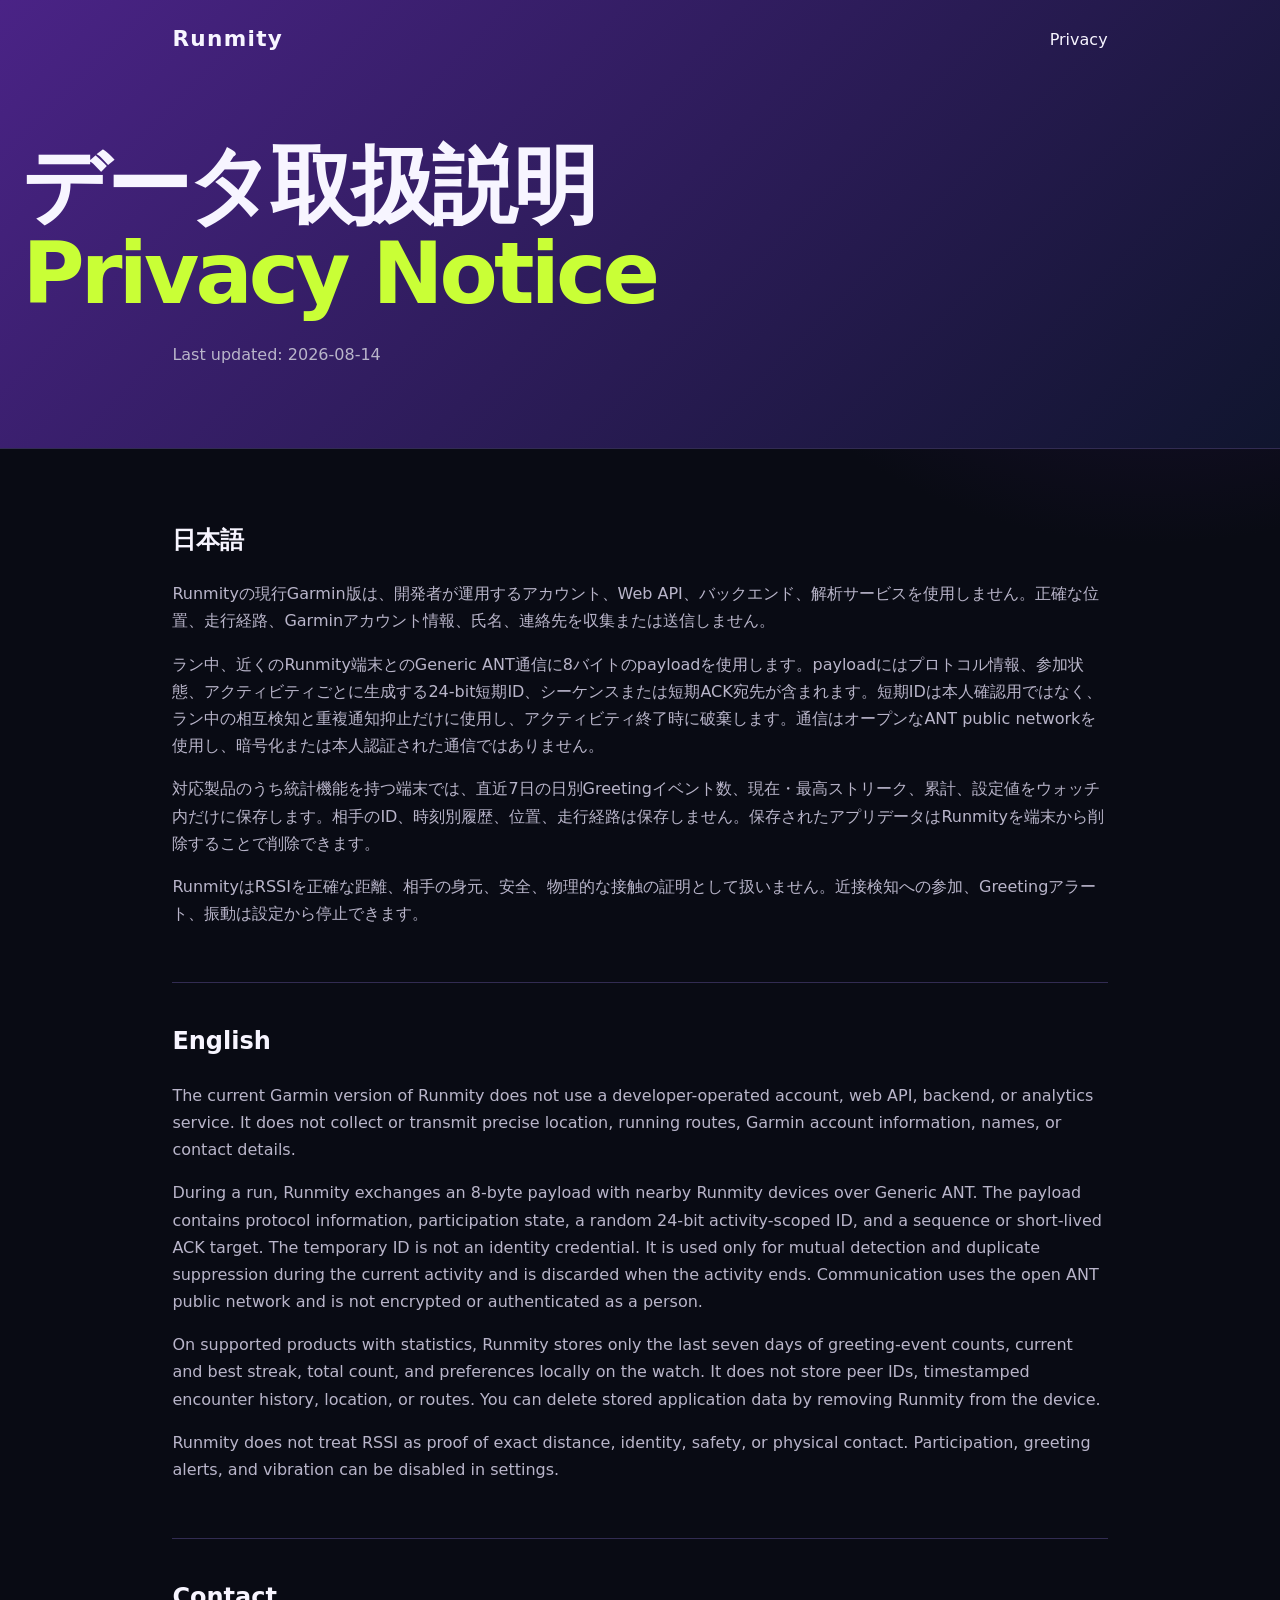
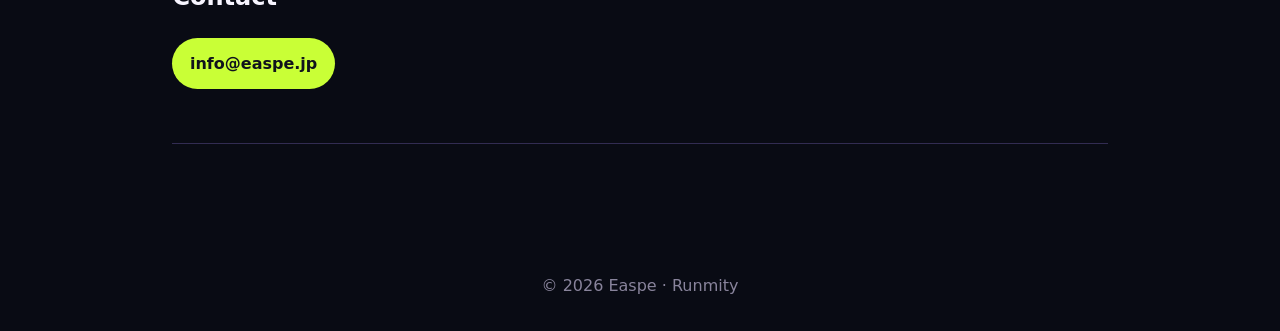
==== privacy.html @ c42a4d07 "Publish Runmity support and privacy pages" ====
<!doctype html>
<html lang="ja">
<head>
  <meta charset="utf-8">
  <meta name="viewport" content="width=device-width, initial-scale=1">
  <meta name="description" content="Runmity privacy notice.">
  <title>Runmity Privacy Notice</title>
  <link rel="stylesheet" href="styles.css">
</head>
<body>
  <header class="subhead"><nav><a class="brand" href="./">Runmity</a><a href="privacy.html">Privacy</a></nav><h1>データ取扱説明<br><span>Privacy Notice</span></h1><p>Last updated: 2026-08-14</p></header>
  <main>
    <section>
      <h2>日本語</h2>
      <p>Runmityの現行Garmin版は、開発者が運用するアカウント、Web API、バックエンド、解析サービスを使用しません。正確な位置、走行経路、Garminアカウント情報、氏名、連絡先を収集または送信しません。</p>
      <p>ラン中、近くのRunmity端末とのGeneric ANT通信に8バイトのpayloadを使用します。payloadにはプロトコル情報、参加状態、アクティビティごとに生成する24-bit短期ID、シーケンスまたは短期ACK宛先が含まれます。短期IDは本人確認用ではなく、ラン中の相互検知と重複通知抑止だけに使用し、アクティビティ終了時に破棄します。通信はオープンなANT public networkを使用し、暗号化または本人認証された通信ではありません。</p>
      <p>対応製品のうち統計機能を持つ端末では、直近7日の日別Greetingイベント数、現在・最高ストリーク、累計、設定値をウォッチ内だけに保存します。相手のID、時刻別履歴、位置、走行経路は保存しません。保存されたアプリデータはRunmityを端末から削除することで削除できます。</p>
      <p>RunmityはRSSIを正確な距離、相手の身元、安全、物理的な接触の証明として扱いません。近接検知への参加、Greetingアラート、振動は設定から停止できます。</p>
    </section>

    <section>
      <h2>English</h2>
      <p>The current Garmin version of Runmity does not use a developer-operated account, web API, backend, or analytics service. It does not collect or transmit precise location, running routes, Garmin account information, names, or contact details.</p>
      <p>During a run, Runmity exchanges an 8-byte payload with nearby Runmity devices over Generic ANT. The payload contains protocol information, participation state, a random 24-bit activity-scoped ID, and a sequence or short-lived ACK target. The temporary ID is not an identity credential. It is used only for mutual detection and duplicate suppression during the current activity and is discarded when the activity ends. Communication uses the open ANT public network and is not encrypted or authenticated as a person.</p>
      <p>On supported products with statistics, Runmity stores only the last seven days of greeting-event counts, current and best streak, total count, and preferences locally on the watch. It does not store peer IDs, timestamped encounter history, location, or routes. You can delete stored application data by removing Runmity from the device.</p>
      <p>Runmity does not treat RSSI as proof of exact distance, identity, safety, or physical contact. Participation, greeting alerts, and vibration can be disabled in settings.</p>
    </section>

    <section><h2>Contact</h2><p><a class="button" href="mailto:info@easpe.jp?subject=Runmity%20Privacy">info@easpe.jp</a></p></section>
  </main>
  <footer>© 2026 Easpe · Runmity</footer>
</body>
</html>
---- styles.css ----
:root{color-scheme:dark;--bg:#090b14;--panel:#141329;--ink:#f7f5ff;--muted:#b9b5ca;--lime:#c9ff36;--cyan:#18c8ff;--violet:#4a2386;--line:#322c52;font-family:Inter,ui-sans-serif,system-ui,-apple-system,BlinkMacSystemFont,"Segoe UI",sans-serif}*{box-sizing:border-box}body{margin:0;background:radial-gradient(circle at 90% 0,#28154b 0,transparent 34rem),var(--bg);color:var(--ink);line-height:1.7}a{color:var(--cyan)}nav{max-width:980px;margin:auto;padding:1.3rem 1.4rem;display:flex;justify-content:space-between;align-items:center}nav a{text-decoration:none;color:var(--ink)}.brand{font-size:1.35rem;font-weight:800;letter-spacing:.06em}.hero{min-height:34rem;background:linear-gradient(135deg,rgba(74,35,134,.95),rgba(7,12,28,.84));border-bottom:1px solid var(--line)}.hero-copy,.subhead>h1,.subhead>p{max-width:980px;margin-left:auto;margin-right:auto;padding-left:1.4rem;padding-right:1.4rem}.hero-copy{padding-top:5rem;padding-bottom:5rem}.mark{display:inline-grid;place-items:center;width:4rem;height:4rem;border:2px solid var(--lime);border-radius:50%;font-size:2rem;background:#1f1539}.eyebrow{color:var(--lime);font-weight:800;letter-spacing:.1em;text-transform:uppercase}.hero h1,.subhead h1{font-size:clamp(2.35rem,7vw,5.3rem);line-height:1.03;letter-spacing:-.045em;margin:.7rem 0 1.5rem}.hero-copy>p:last-child{max-width:46rem;color:var(--muted);font-size:1.08rem}.subhead{padding-bottom:4rem;background:linear-gradient(135deg,var(--violet),#10152e);border-bottom:1px solid var(--line)}.subhead h1{margin-top:4rem}.subhead h1 span{color:var(--lime)}.subhead>p{color:var(--muted)}main{max-width:980px;margin:auto;padding:2rem 1.4rem 6rem}section{padding:2.4rem 0;border-bottom:1px solid var(--line)}h2{font-size:1.5rem;margin-top:0}p,li{color:var(--muted)}li{padding:.25rem 0}aside{margin-top:1.5rem;padding:1rem 1.1rem;background:var(--panel);border-left:4px solid var(--lime);color:var(--muted)}aside strong{color:var(--ink)}.grid{display:grid;grid-template-columns:repeat(3,1fr);gap:1rem}.grid article{padding:1.35rem;background:var(--panel);border:1px solid var(--line);border-radius:1rem}.grid article h2{color:var(--lime)}.button{display:inline-block;padding:.75rem 1.1rem;background:var(--lime);color:#10131c;text-decoration:none;font-weight:800;border-radius:999px}footer{padding:2rem 1.4rem;text-align:center;color:#89849c}@media(max-width:700px){.hero{min-height:0}.hero-copy{padding-top:3rem}.grid{grid-template-columns:1fr}.hero h1,.subhead h1{font-size:2.6rem}}
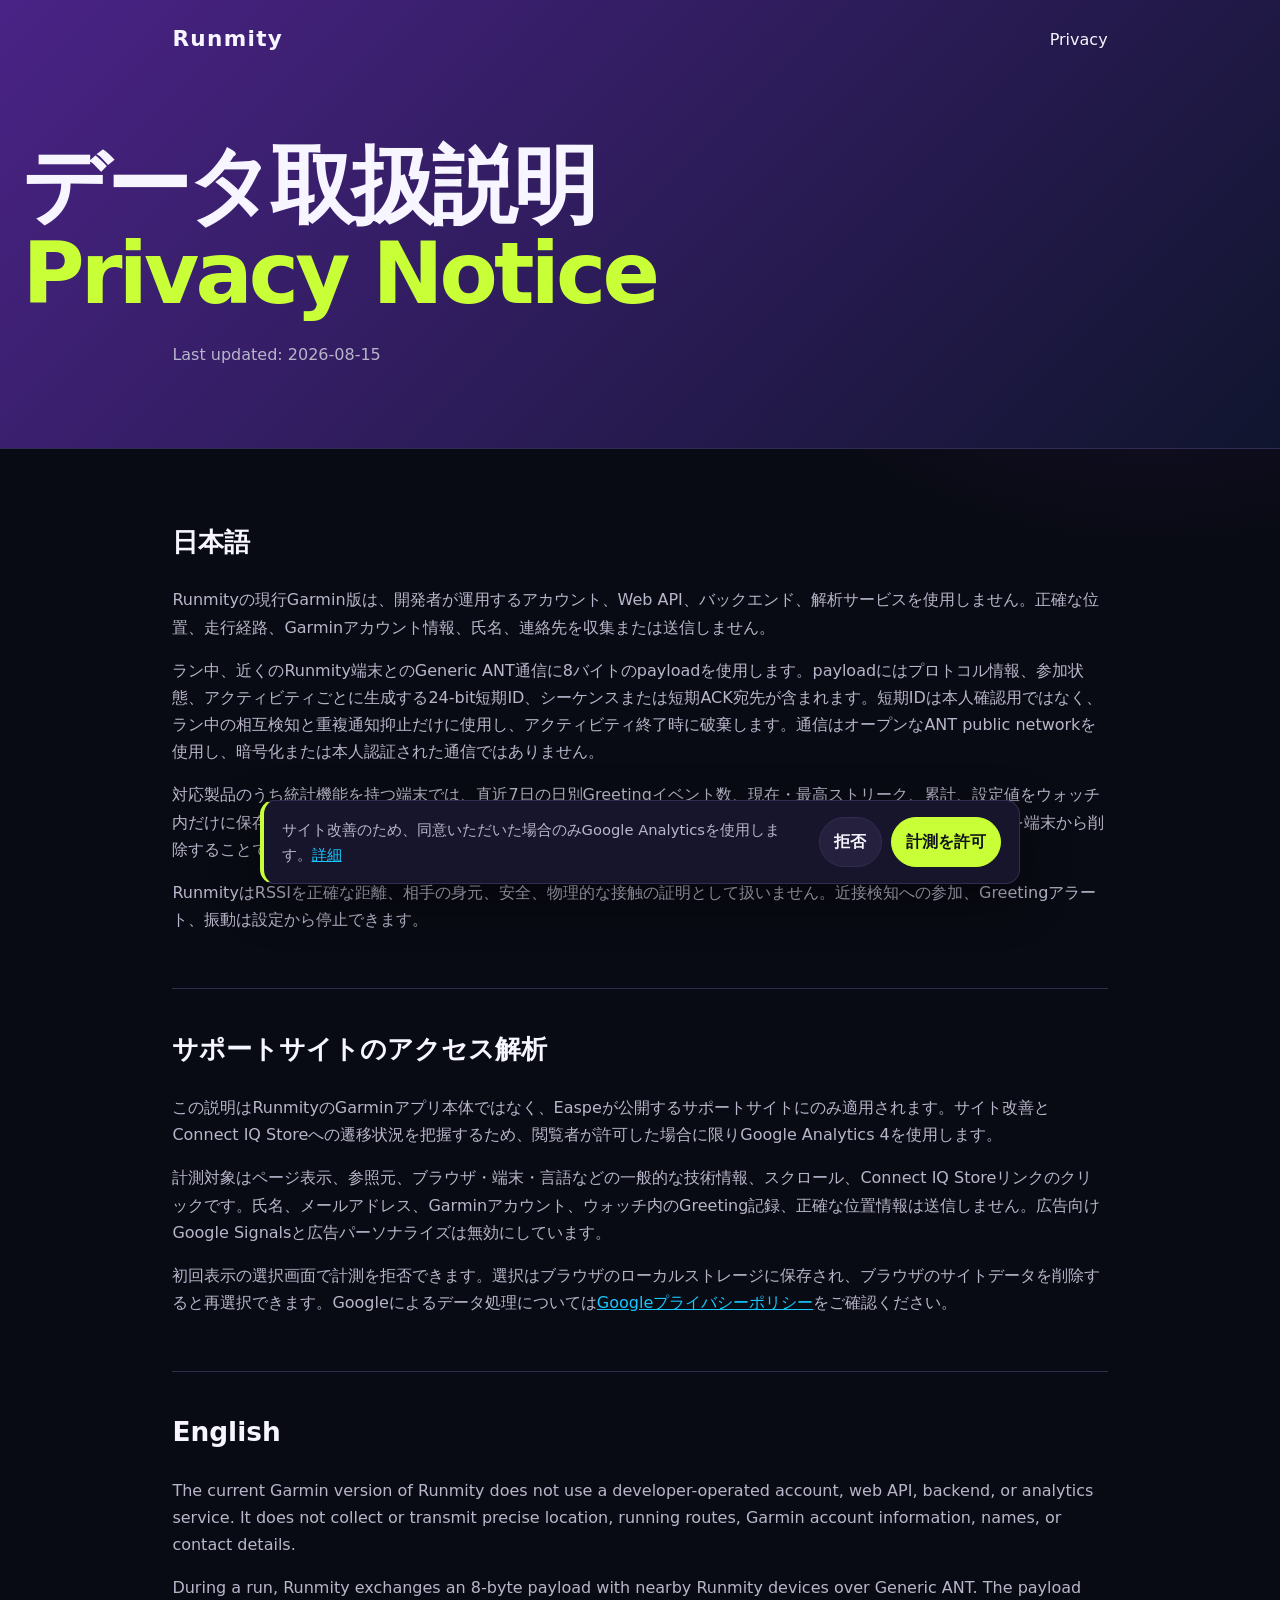
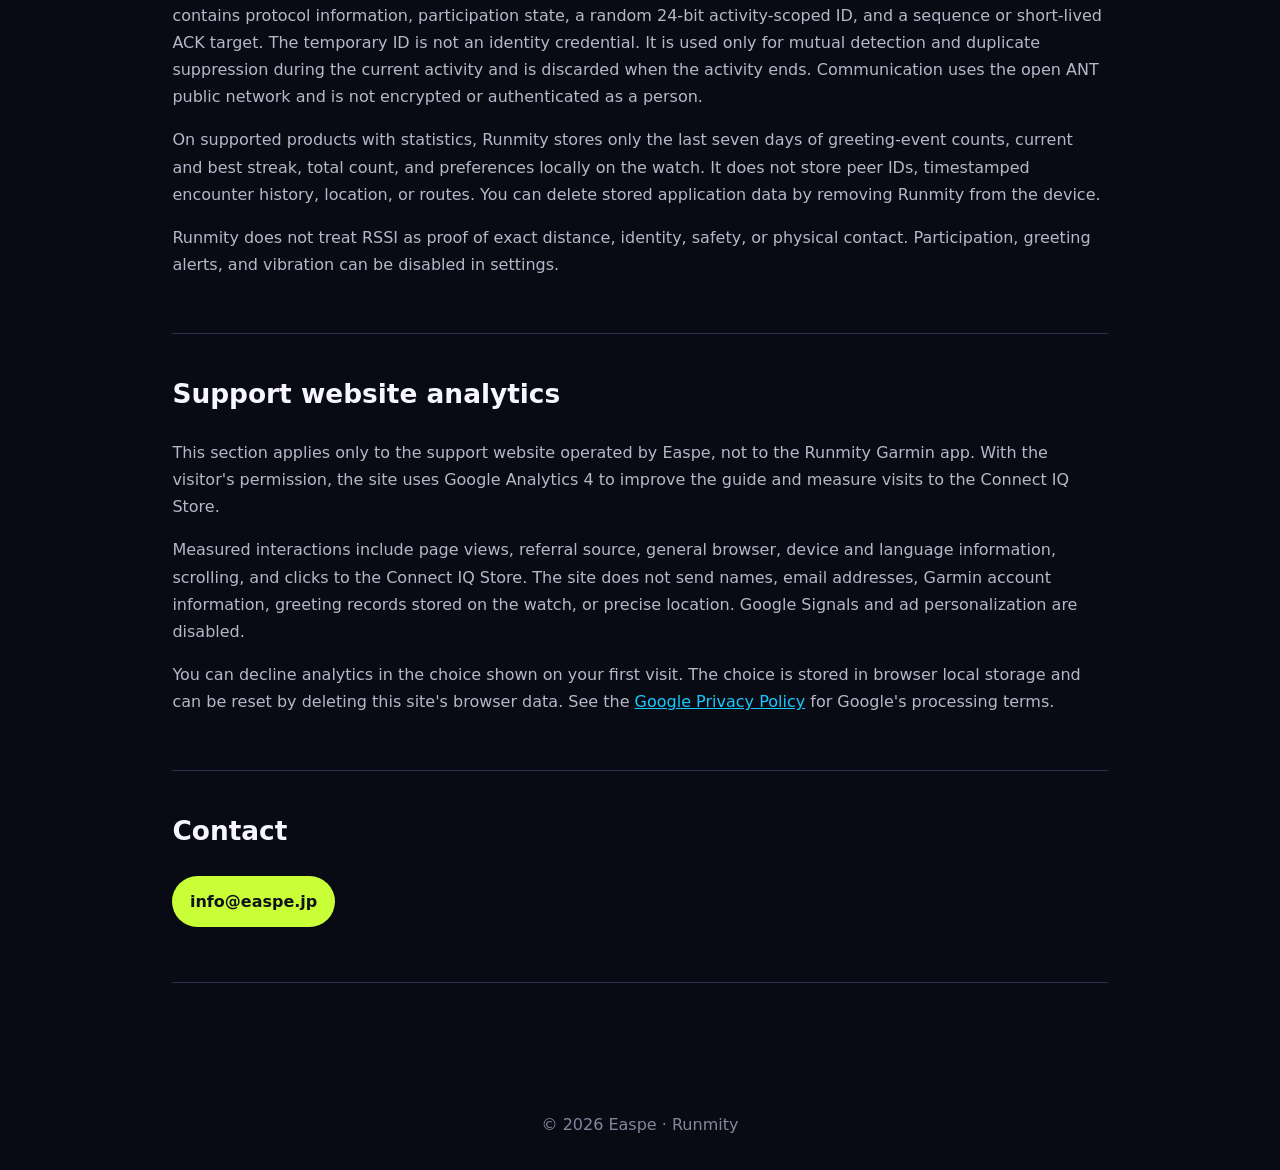
==== commit cd7e0794: "Add consent-based site analytics" ====
--- a/privacy.html
+++ b/privacy.html
@@ -6,9 +6,11 @@
   <meta name="description" content="Runmity privacy notice.">
   <title>Runmity Privacy Notice</title>
   <link rel="stylesheet" href="styles.css">
+  <link rel="stylesheet" href="analytics.css">
+  <script defer src="analytics.js"></script>
 </head>
 <body>
-  <header class="subhead"><nav><a class="brand" href="./">Runmity</a><a href="privacy.html">Privacy</a></nav><h1>データ取扱説明<br><span>Privacy Notice</span></h1><p>Last updated: 2026-08-14</p></header>
+  <header class="subhead"><nav><a class="brand" href="./">Runmity</a><a href="privacy.html">Privacy</a></nav><h1>データ取扱説明<br><span>Privacy Notice</span></h1><p>Last updated: 2026-08-15</p></header>
   <main>
     <section>
       <h2>日本語</h2>
@@ -16,6 +18,13 @@
       <p>ラン中、近くのRunmity端末とのGeneric ANT通信に8バイトのpayloadを使用します。payloadにはプロトコル情報、参加状態、アクティビティごとに生成する24-bit短期ID、シーケンスまたは短期ACK宛先が含まれます。短期IDは本人確認用ではなく、ラン中の相互検知と重複通知抑止だけに使用し、アクティビティ終了時に破棄します。通信はオープンなANT public networkを使用し、暗号化または本人認証された通信ではありません。</p>
       <p>対応製品のうち統計機能を持つ端末では、直近7日の日別Greetingイベント数、現在・最高ストリーク、累計、設定値をウォッチ内だけに保存します。相手のID、時刻別履歴、位置、走行経路は保存しません。保存されたアプリデータはRunmityを端末から削除することで削除できます。</p>
       <p>RunmityはRSSIを正確な距離、相手の身元、安全、物理的な接触の証明として扱いません。近接検知への参加、Greetingアラート、振動は設定から停止できます。</p>
+    </section>
+
+    <section id="website-analytics">
+      <h2>サポートサイトのアクセス解析</h2>
+      <p>この説明はRunmityのGarminアプリ本体ではなく、Easpeが公開するサポートサイトにのみ適用されます。サイト改善とConnect IQ Storeへの遷移状況を把握するため、閲覧者が許可した場合に限りGoogle Analytics 4を使用します。</p>
+      <p>計測対象はページ表示、参照元、ブラウザ・端末・言語などの一般的な技術情報、スクロール、Connect IQ Storeリンクのクリックです。氏名、メールアドレス、Garminアカウント、ウォッチ内のGreeting記録、正確な位置情報は送信しません。広告向けGoogle Signalsと広告パーソナライズは無効にしています。</p>
+      <p>初回表示の選択画面で計測を拒否できます。選択はブラウザのローカルストレージに保存され、ブラウザのサイトデータを削除すると再選択できます。Googleによるデータ処理については<a href="https://policies.google.com/privacy?hl=ja" target="_blank" rel="noopener">Googleプライバシーポリシー</a>をご確認ください。</p>
     </section>
 
     <section>
@@ -26,6 +35,13 @@
       <p>Runmity does not treat RSSI as proof of exact distance, identity, safety, or physical contact. Participation, greeting alerts, and vibration can be disabled in settings.</p>
     </section>
 
+    <section>
+      <h2>Support website analytics</h2>
+      <p>This section applies only to the support website operated by Easpe, not to the Runmity Garmin app. With the visitor's permission, the site uses Google Analytics 4 to improve the guide and measure visits to the Connect IQ Store.</p>
+      <p>Measured interactions include page views, referral source, general browser, device and language information, scrolling, and clicks to the Connect IQ Store. The site does not send names, email addresses, Garmin account information, greeting records stored on the watch, or precise location. Google Signals and ad personalization are disabled.</p>
+      <p>You can decline analytics in the choice shown on your first visit. The choice is stored in browser local storage and can be reset by deleting this site's browser data. See the <a href="https://policies.google.com/privacy?hl=en" target="_blank" rel="noopener">Google Privacy Policy</a> for Google's processing terms.</p>
+    </section>
+
     <section><h2>Contact</h2><p><a class="button" href="mailto:info@easpe.jp?subject=Runmity%20Privacy">info@easpe.jp</a></p></section>
   </main>
   <footer>© 2026 Easpe · Runmity</footer>
--- a/styles.css
+++ b/styles.css
@@ -1 +1 @@
-:root{color-scheme:dark;--bg:#090b14;--panel:#141329;--ink:#f7f5ff;--muted:#b9b5ca;--lime:#c9ff36;--cyan:#18c8ff;--violet:#4a2386;--line:#322c52;font-family:Inter,ui-sans-serif,system-ui,-apple-system,BlinkMacSystemFont,"Segoe UI",sans-serif}*{box-sizing:border-box}body{margin:0;background:radial-gradient(circle at 90% 0,#28154b 0,transparent 34rem),var(--bg);color:var(--ink);line-height:1.7}a{color:var(--cyan)}nav{max-width:980px;margin:auto;padding:1.3rem 1.4rem;display:flex;justify-content:space-between;align-items:center}nav a{text-decoration:none;color:var(--ink)}.brand{font-size:1.35rem;font-weight:800;letter-spacing:.06em}.hero{min-height:34rem;background:linear-gradient(135deg,rgba(74,35,134,.95),rgba(7,12,28,.84));border-bottom:1px solid var(--line)}.hero-copy,.subhead>h1,.subhead>p{max-width:980px;margin-left:auto;margin-right:auto;padding-left:1.4rem;padding-right:1.4rem}.hero-copy{padding-top:5rem;padding-bottom:5rem}.mark{display:inline-grid;place-items:center;width:4rem;height:4rem;border:2px solid var(--lime);border-radius:50%;font-size:2rem;background:#1f1539}.eyebrow{color:var(--lime);font-weight:800;letter-spacing:.1em;text-transform:uppercase}.hero h1,.subhead h1{font-size:clamp(2.35rem,7vw,5.3rem);line-height:1.03;letter-spacing:-.045em;margin:.7rem 0 1.5rem}.hero-copy>p:last-child{max-width:46rem;color:var(--muted);font-size:1.08rem}.subhead{padding-bottom:4rem;background:linear-gradient(135deg,var(--violet),#10152e);border-bottom:1px solid var(--line)}.subhead h1{margin-top:4rem}.subhead h1 span{color:var(--lime)}.subhead>p{color:var(--muted)}main{max-width:980px;margin:auto;padding:2rem 1.4rem 6rem}section{padding:2.4rem 0;border-bottom:1px solid var(--line)}h2{font-size:1.5rem;margin-top:0}p,li{color:var(--muted)}li{padding:.25rem 0}aside{margin-top:1.5rem;padding:1rem 1.1rem;background:var(--panel);border-left:4px solid var(--lime);color:var(--muted)}aside strong{color:var(--ink)}.grid{display:grid;grid-template-columns:repeat(3,1fr);gap:1rem}.grid article{padding:1.35rem;background:var(--panel);border:1px solid var(--line);border-radius:1rem}.grid article h2{color:var(--lime)}.button{display:inline-block;padding:.75rem 1.1rem;background:var(--lime);color:#10131c;text-decoration:none;font-weight:800;border-radius:999px}footer{padding:2rem 1.4rem;text-align:center;color:#89849c}@media(max-width:700px){.hero{min-height:0}.hero-copy{padding-top:3rem}.grid{grid-template-columns:1fr}.hero h1,.subhead h1{font-size:2.6rem}}
+:root{color-scheme:dark;--bg:#090b14;--panel:#141329;--ink:#f7f5ff;--muted:#b9b5ca;--lime:#c9ff36;--cyan:#18c8ff;--violet:#4a2386;--line:#322c52;font-family:Inter,ui-sans-serif,system-ui,-apple-system,BlinkMacSystemFont,"Segoe UI",sans-serif}*{box-sizing:border-box}html{scroll-behavior:smooth}body{margin:0;background:radial-gradient(circle at 90% 0,#28154b 0,transparent 34rem),var(--bg);color:var(--ink);line-height:1.7}a{color:var(--cyan)}nav{max-width:980px;margin:auto;padding:1.3rem 1.4rem;display:flex;justify-content:space-between;align-items:center;gap:1.5rem}nav a{text-decoration:none;color:var(--ink)}.nav-links{display:flex;gap:1.25rem;font-size:.92rem}.brand{font-size:1.35rem;font-weight:800;letter-spacing:.06em}.hero{min-height:34rem;background:linear-gradient(135deg,rgba(74,35,134,.95),rgba(7,12,28,.84));border-bottom:1px solid var(--line)}.hero-copy,.subhead>h1,.subhead>p{max-width:980px;margin-left:auto;margin-right:auto;padding-left:1.4rem;padding-right:1.4rem}.hero-copy{padding-top:5rem;padding-bottom:5rem}.mark{display:inline-grid;place-items:center;width:4rem;height:4rem;border:2px solid var(--lime);border-radius:50%;font-size:2rem;background:#1f1539}.eyebrow{color:var(--lime);font-weight:800;letter-spacing:.1em;text-transform:uppercase}.hero h1,.subhead h1{font-size:clamp(2.35rem,7vw,5.3rem);line-height:1.03;letter-spacing:-.045em;margin:.7rem 0 1.5rem}.hero-copy>p:last-child{max-width:46rem;color:var(--muted);font-size:1.08rem}.subhead{padding-bottom:4rem;background:linear-gradient(135deg,var(--violet),#10152e);border-bottom:1px solid var(--line)}.subhead h1{margin-top:4rem}.subhead h1 span{color:var(--lime)}.subhead>p{color:var(--muted)}main{max-width:980px;margin:auto;padding:2rem 1.4rem 6rem}section{padding:2.4rem 0;border-bottom:1px solid var(--line)}h2{font-size:1.65rem;margin-top:0}h3{font-size:1.12rem;margin:.2rem 0 .75rem}h4{margin:1.25rem 0 .25rem;color:var(--lime)}p,li,td{color:var(--muted)}li{padding:.25rem 0}aside{margin-top:1.5rem;padding:1rem 1.1rem;background:var(--panel);border-left:4px solid var(--lime);color:var(--muted)}aside strong,.note strong{color:var(--ink)}.intro-grid,.grid,.faq-grid{display:grid;grid-template-columns:repeat(2,1fr);gap:1rem}.intro-grid article,.grid article,.faq-grid article{padding:1.35rem;background:var(--panel);border:1px solid var(--line);border-radius:1rem}.grid{grid-template-columns:repeat(3,1fr)}.grid article h2{color:var(--lime)}.table-wrap{overflow-x:auto;border:1px solid var(--line);border-radius:1rem}table{width:100%;border-collapse:collapse;background:var(--panel)}th,td{text-align:left;vertical-align:top;padding:1rem;border-bottom:1px solid var(--line)}th{color:var(--ink);font-size:.92rem}tbody tr:last-child td{border-bottom:0}td strong{color:var(--lime)}.step-card{display:grid;grid-template-columns:3rem 1fr;gap:1rem;margin:1rem 0;padding:1.35rem;background:var(--panel);border:1px solid var(--line);border-radius:1rem}.step-number{display:grid;place-items:center;width:2.6rem;height:2.6rem;border-radius:50%;background:var(--lime);color:#10131c;font-weight:900}.note{padding:.8rem 1rem;background:#0e1020;border-radius:.7rem;font-size:.94rem}.button{display:inline-block;padding:.75rem 1.1rem;background:var(--lime);color:#10131c;text-decoration:none;font-weight:800;border-radius:999px}footer{padding:2rem 1.4rem;text-align:center;color:#89849c}@media(max-width:700px){.hero{min-height:0}.hero-copy{padding-top:3rem}.grid,.intro-grid,.faq-grid{grid-template-columns:1fr}.hero h1,.subhead h1{font-size:2.6rem}.nav-links a:not(:last-child){display:none}.step-card{grid-template-columns:1fr}.step-number{width:2.2rem;height:2.2rem}table,thead,tbody,tr,th,td{display:block}thead{position:absolute;width:1px;height:1px;overflow:hidden;clip:rect(0 0 0 0)}tbody tr{padding:1rem;border-bottom:1px solid var(--line)}tbody tr:last-child{border-bottom:0}td{padding:.35rem 0;border:0}td:before{display:block;margin-bottom:.05rem;color:var(--ink);font-size:.78rem;font-weight:800}td:nth-child(1):before{content:"対象機種"}td:nth-child(2):before{content:"最初のセンサー登録"}td:nth-child(3):before{content:"統計画面"}}
--- a/analytics.css
+++ b/analytics.css
@@ -0,0 +1,58 @@
+.consent-banner {
+  position: fixed;
+  z-index: 20;
+  right: 1rem;
+  bottom: 1rem;
+  left: 1rem;
+  display: flex;
+  align-items: center;
+  justify-content: space-between;
+  gap: 1rem;
+  max-width: 760px;
+  margin: auto;
+  padding: 1rem 1.1rem;
+  background: #17152b;
+  border: 1px solid var(--line);
+  border-left: 4px solid var(--lime);
+  border-radius: .9rem;
+  box-shadow: 0 1rem 3rem rgba(0, 0, 0, .45);
+}
+
+.consent-banner p {
+  margin: 0;
+  font-size: .92rem;
+}
+
+.consent-actions {
+  display: flex;
+  gap: .55rem;
+  flex: 0 0 auto;
+}
+
+.consent-actions button {
+  padding: .65rem .9rem;
+  border: 1px solid var(--line);
+  border-radius: 999px;
+  background: #24203d;
+  color: var(--ink);
+  font: inherit;
+  font-weight: 750;
+  cursor: pointer;
+}
+
+.consent-actions .consent-accept {
+  border-color: var(--lime);
+  background: var(--lime);
+  color: #10131c;
+}
+
+@media (max-width: 600px) {
+  .consent-banner {
+    align-items: stretch;
+    flex-direction: column;
+  }
+
+  .consent-actions button {
+    flex: 1;
+  }
+}
